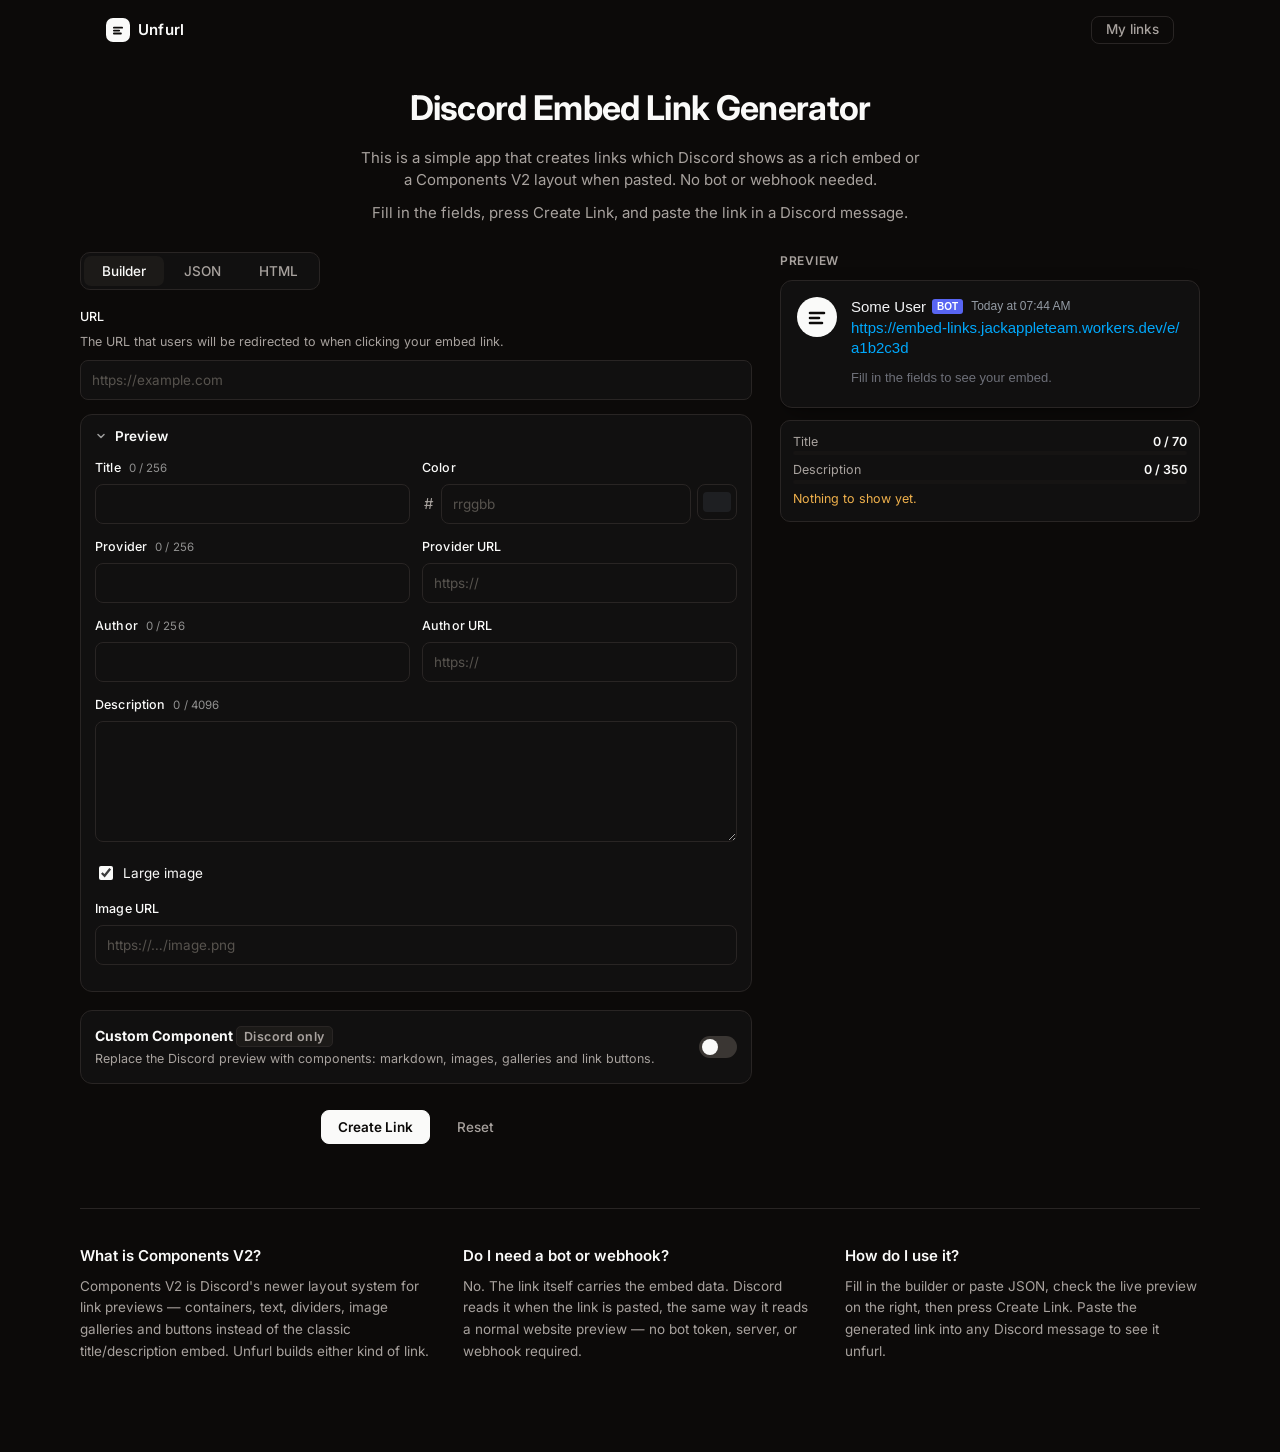
==== index.html @ 2caed78b "Add FAQPage structured data for AI/search answer parsing" ====
<!DOCTYPE html>
<html lang="en">
<head>
<meta charset="utf-8">
<meta name="viewport" content="width=device-width, initial-scale=1">
<title>Unfurl — Discord Embed Link Generator (Components V2)</title>
<meta name="description" content="Create links that Discord unfurls into rich embeds or Components V2 layouts. No bot, no webhook, no account — just a builder, a JSON editor, and a live preview.">
<meta name="keywords" content="discord embed generator, discord link preview, discord components v2, discord embed link, discord og tags, discord rich embed, unfurl link discord">
<meta name="author" content="Jack">
<meta name="robots" content="index, follow">
<link rel="canonical" href="https://jackappleteam.github.io/embed-links/">
<meta name="theme-color" content="#fafaf9">
<meta property="og:type" content="website">
<meta property="og:url" content="https://jackappleteam.github.io/embed-links/">
<meta property="og:title" content="Unfurl — Discord Embed Link Generator">
<meta property="og:description" content="Create links that Discord unfurls into rich embeds or Components V2 layouts. No bot, no webhook needed.">
<meta property="og:site_name" content="Unfurl">
<meta property="og:image" content="https://jackappleteam.github.io/embed-links/assets/banner.png">
<meta name="twitter:card" content="summary_large_image">
<meta name="twitter:title" content="Unfurl — Discord Embed Link Generator">
<meta name="twitter:description" content="Create links that Discord unfurls into rich embeds or Components V2 layouts. No bot, no webhook needed.">
<meta name="twitter:image" content="https://jackappleteam.github.io/embed-links/assets/banner.png">
<link rel="icon" href="data:image/svg+xml,%3Csvg xmlns='http://www.w3.org/2000/svg' viewBox='0 0 32 32'%3E%3Crect width='32' height='32' rx='8' fill='%23fafaf9'/%3E%3Cpath d='M9 12h14M9 17h9M9 22h12' stroke='%230c0a09' stroke-width='2.4' stroke-linecap='round'/%3E%3C/svg%3E">
<script type="application/ld+json">{"@context":"https://schema.org","@type":"WebApplication","name":"Unfurl","alternateName":"Discord Embed Link Generator","url":"https://jackappleteam.github.io/embed-links/","description":"Create links that Discord unfurls into rich embeds or Components V2 layouts. No bot, no webhook needed.","applicationCategory":"DeveloperApplication","operatingSystem":"Any","offers":{"@type":"Offer","price":"0","priceCurrency":"USD"}}</script>
<script type="application/ld+json">{"@context":"https://schema.org","@type":"FAQPage","mainEntity":[{"@type":"Question","name":"What is Components V2?","acceptedAnswer":{"@type":"Answer","text":"Components V2 is Discord's newer layout system for link previews — containers, text, dividers, image galleries and buttons instead of the classic title/description embed. Unfurl builds either kind of link."}},{"@type":"Question","name":"Do I need a bot or webhook?","acceptedAnswer":{"@type":"Answer","text":"No. The link itself carries the embed data. Discord reads it when the link is pasted, the same way it reads a normal website preview — no bot token, server, or webhook required."}},{"@type":"Question","name":"How do I use it?","acceptedAnswer":{"@type":"Answer","text":"Fill in the builder or paste JSON, check the live preview on the right, then press Create Link. Paste the generated link into any Discord message to see it unfurl."}}]}</script>
<script id="discord:component-embed" type="application/json">{"component":{"type":17,"accent_color":16448249,"components":[{"type":9,"components":[{"type":10,"content":"-# Unfurl"}],"accessory":{"type":11,"media":{"url":"https://jackappleteam.github.io/embed-links/assets/icon.png"}}},{"type":10,"content":"## [Discord Embed Link Generator](https://jackappleteam.github.io/embed-links/)"},{"type":10,"content":"Create links that Discord unfurls into rich embeds or Components V2 layouts. No bot, no webhook needed."},{"type":12,"items":[{"media":{"url":"https://jackappleteam.github.io/embed-links/assets/banner.png"}}]},{"type":14,"divider":true,"spacing":1},{"type":1,"components":[{"type":2,"style":5,"url":"https://jackappleteam.github.io/embed-links/","label":"Open the tool"},{"type":2,"style":5,"url":"https://github.com/Jackappleteam/embed-links","label":"GitHub"}]}]}}</script>
<link rel="preconnect" href="https://fonts.googleapis.com">
<link rel="preconnect" href="https://fonts.gstatic.com" crossorigin>
<link href="https://fonts.googleapis.com/css2?family=Inter:wght@400;500;600;700&display=swap" rel="stylesheet">
<link rel="stylesheet" href="css/styles.css">
</head>
<body>
<div class="shell">
  <nav class="rail" aria-label="Main">
    <div class="rail-logo"><span class="mark"><svg viewBox="0 0 24 24" fill="none" stroke="#0c0a09" stroke-width="3.2" stroke-linecap="round"><path d="M5 8h14M5 13h9M5 18h12"/></svg></span>Unfurl</div>
    <div class="rail-spacer-x"></div>
    <button class="rail-btn" data-label="My links" title="My links" aria-label="My links" id="railLinks"></button>
  </nav>

  <main class="page">
    <header class="head">
      <h1>Discord <em>Embed</em> Link Generator</h1>
      <p>This is a simple app that creates links which Discord shows as a rich embed or a Components V2 layout when pasted. No bot or webhook needed.</p>
      <p>Fill in the fields, press Create Link, and paste the link in a Discord message.</p>
    </header>

    <div class="cols">
      <section class="left">
        <div class="tabs" role="tablist">
          <button class="tab active" data-tab="builder" role="tab">Builder</button>
          <button class="tab" data-tab="json" role="tab">JSON</button>
          <button class="tab" data-tab="html" role="tab">HTML</button>
        </div>
        <div id="pane-builder" class="pane"></div>
        <div id="pane-json" class="pane" hidden></div>
        <div id="pane-html" class="pane" hidden></div>
        <div class="actions">
          <button class="btn primary" id="createBtn">Create Link</button>
          <button class="btn ghost" id="resetBtn">Reset</button>
        </div>
      </section>

      <aside class="right">
        <h2 class="side-title">Preview</h2>
        <div id="preview"></div>
        <div id="stats" class="stats"></div>
      </aside>
    </div>

    <section class="about">
      <div class="about-col">
        <h2>What is Components V2?</h2>
        <p>Components V2 is Discord's newer layout system for link previews — containers, text, dividers, image galleries and buttons instead of the classic title/description embed. Unfurl builds either kind of link.</p>
      </div>
      <div class="about-col">
        <h2>Do I need a bot or webhook?</h2>
        <p>No. The link itself carries the embed data. Discord reads it when the link is pasted, the same way it reads a normal website preview — no bot token, server, or webhook required.</p>
      </div>
      <div class="about-col">
        <h2>How do I use it?</h2>
        <p>Fill in the builder or paste JSON, check the live preview on the right, then press Create Link. Paste the generated link into any Discord message to see it unfurl.</p>
      </div>
    </section>
  </main>
</div>
<div id="modal-root"></div>
<div id="toasts"></div>
<noscript>
  <p style="max-width:560px;margin:40px auto;padding:0 20px;font:15px/1.6 sans-serif;color:#a8a29e">
    Unfurl is a free Discord embed link generator — create links that Discord unfurls into rich embeds or
    Components V2 layouts, no bot or webhook required. Enabling JavaScript is required to use the builder.
  </p>
</noscript>
<script type="module" src="js/app.js"></script>
</body>
</html>
---- css/styles.css ----
/* kite.onl-style: warm black/white, no accent color */
:root{
  --bg:#0c0a09; --surface:#111010; --surface-2:#161413; --raised:#1c1a18;
  --line:#292524; --line-soft:#1f1c1b;
  --text:#fafaf9; --muted:#a8a29e; --faint:#57534e;
  --accent:#fafaf9; --accent-text:#0c0a09;
  --link:#e7e5e4;
  --red:#f1555f; --green:#3ba55d; --amber:#f0b14c;
  --r-sm:8px; --r-md:10px; --r-lg:12px;
  --shadow:0 1px 2px rgba(0,0,0,.4), 0 8px 24px -8px rgba(0,0,0,.6);
  --font:Inter,-apple-system,BlinkMacSystemFont,"Segoe UI",Roboto,Helvetica,Arial,sans-serif;
  --mono:ui-monospace,"SF Mono","JetBrains Mono",Menlo,Consolas,monospace;
}
*{box-sizing:border-box}
html{background:var(--bg)}
body{margin:0;color:var(--text);font:15px/1.5 var(--font);text-align:center;-webkit-font-smoothing:antialiased}
a{color:var(--link);text-decoration:none}
a:hover{text-decoration:underline}
[hidden]{display:none!important}
button,input,select,textarea{font:inherit;color:inherit}
::selection{background:rgba(250,250,249,.18)}

.shell{display:block}
.rail{display:flex;align-items:center;gap:4px;flex-wrap:wrap;padding:16px 16px 0;max-width:1100px;margin:0 auto}
.rail-spacer{display:none}
.rail-spacer-x{flex:1}
.rail-logo{display:flex;align-items:center;gap:8px;font:600 15px/1 var(--font);color:var(--text);letter-spacing:.2px}
.rail-logo .mark{display:inline-flex;align-items:center;justify-content:center;width:24px;height:24px;border-radius:7px;background:var(--text)}
.rail-logo .mark svg{width:14px;height:14px}
.rail-btn{border:1px solid var(--line);border-radius:var(--r-sm);background:transparent;color:var(--muted);padding:6px 14px;cursor:pointer;font:13.5px/1 var(--font);font-weight:500;transition:background .12s,color .12s,border-color .12s}
.rail-btn::after{content:attr(data-label)}
.rail-btn svg{display:none}
.rail-btn:hover{background:var(--surface-2);color:var(--text);border-color:var(--text)}
.rail-btn.active{display:none}

.page{max-width:1160px;margin:0 auto;padding:16px 20px 90px}
.head h1{font-size:34px;font-weight:700;letter-spacing:-.02em;margin:22px 0 14px}
.head h1 em{font-style:normal;color:var(--text)}
.head p{margin:0 auto 10px;max-width:560px;color:var(--muted)}
.cols{display:grid;grid-template-columns:minmax(0,1fr) 420px;gap:28px;align-items:start;margin-top:28px}
.right{position:sticky;top:20px;max-height:calc(100vh - 40px);overflow:auto;text-align:left}
.side-title{font-size:12px;font-weight:600;text-transform:uppercase;letter-spacing:.06em;color:var(--muted);margin:0 0 10px}
.about{display:grid;grid-template-columns:repeat(3,1fr);gap:28px;margin-top:56px;padding-top:36px;border-top:1px solid var(--line);text-align:left}
.about h2{font-size:15px;font-weight:600;color:var(--text);margin:0 0 8px}
.about p{font-size:13.5px;line-height:1.6;color:var(--muted);margin:0}
@media (max-width:760px){.about{grid-template-columns:1fr;gap:22px}}
.left{text-align:left}

.tabs{display:inline-flex;gap:2px;background:var(--surface);border:1px solid var(--line);border-radius:var(--r-md);padding:3px;margin-bottom:18px}
.tab{border:0;border-radius:7px;background:transparent;color:var(--muted);padding:7px 18px;cursor:pointer;font:13.5px var(--font);font-weight:500;transition:background .12s,color .12s}
.tab:hover{color:var(--text)}
.tab.active{background:var(--raised);color:var(--text)}

.field{margin-bottom:14px;min-width:0}
.lab{display:flex;gap:8px;align-items:baseline;font-size:12.5px;font-weight:500;color:var(--text);margin-bottom:6px;letter-spacing:.01em}
.lab i{font-style:normal;font-weight:400;opacity:.55;font-size:11.5px}
.hint{font-size:12.5px;color:var(--muted);margin:0 0 8px}
.in,.ta,.sel{width:100%;background:var(--surface);border:1px solid var(--line);border-radius:var(--r-sm);padding:9px 11px;outline:0;font-size:13.5px;color:var(--text);transition:border-color .12s,background .12s}
.in:focus,.ta:focus,.sel:focus{border-color:var(--faint);background:var(--surface-2)}
.in::placeholder,.ta::placeholder{color:var(--faint)}
.ta{resize:vertical;min-height:72px;font-family:var(--mono);line-height:1.5}
.sel{appearance:auto}
.row{display:grid;grid-template-columns:1fr 1fr;gap:12px}
.row3{display:grid;grid-template-columns:1fr 1fr 1fr;gap:10px}
.color-wrap{display:flex;gap:6px;align-items:stretch}
.color-wrap .hash{display:grid;place-items:center;color:var(--muted);padding:0 2px}
.swatch{width:40px;min-height:36px;padding:3px;border:1px solid var(--line);border-radius:var(--r-sm);background:var(--surface);cursor:pointer;flex:none}
.swatch::-webkit-color-swatch{border-radius:4px;border:0}

.panel{border:1px solid var(--line);border-radius:var(--r-lg);margin-bottom:18px;background:var(--surface);overflow:hidden}
.panel-h{padding:11px 14px;cursor:pointer;font-weight:600;font-size:13.5px;user-select:none;display:flex;align-items:center;gap:8px;color:var(--text)}
.panel-h svg{width:12px;height:12px;transition:transform .15s;opacity:.6}
.panel.closed .panel-h svg{transform:rotate(-90deg)}
.panel.closed .panel-b{display:none}
.panel-b{padding:2px 14px 12px}
.badge{font-size:10.5px;font-weight:600;letter-spacing:.03em;background:var(--raised);border:1px solid var(--line);color:var(--muted);border-radius:5px;padding:2px 7px}

.toggle{display:flex;align-items:center;gap:14px;padding:14px;border:1px solid var(--line);border-radius:var(--r-lg);margin-bottom:18px;background:var(--surface)}
.toggle .t{flex:1}.toggle b{display:block;font-size:14px}.toggle span{font-size:12.5px;color:var(--muted)}
.sw{position:relative;width:38px;height:22px;flex:none}
.sw input{opacity:0;position:absolute;inset:0;margin:0;cursor:pointer;z-index:1}
.sw i{position:absolute;inset:0;background:#3a3633;border-radius:12px;transition:.15s}
.sw i::after{content:"";position:absolute;left:3px;top:3px;width:16px;height:16px;border-radius:50%;background:var(--text);transition:.15s}
.sw input:checked+i{background:#57534e}.sw input:checked+i::after{left:19px;background:var(--text)}
.chk{display:inline-flex;align-items:center;gap:7px;cursor:pointer;font-size:13.5px;color:var(--text)}
.chk input{accent-color:var(--text);width:14px;height:14px}

.comp-tools{display:flex;flex-wrap:wrap;gap:6px;margin:4px 0 14px}
.card{border:1px solid var(--line);border-radius:var(--r-md);margin-bottom:12px;background:var(--surface-2);overflow:hidden}
.card-h{display:flex;align-items:center;gap:2px;padding:6px 6px 6px 12px;border-bottom:1px solid var(--line)}
.card-h .name{flex:1;font-weight:600;font-size:13px;color:var(--text)}
.card-b{padding:12px 12px 2px}
.sub{background:var(--surface);border:1px solid var(--line-soft);border-radius:var(--r-sm);padding:10px;margin-bottom:10px;display:grid;gap:4px}
.sub-h{display:flex;justify-content:space-between;align-items:center;font-size:11.5px;color:var(--muted);font-weight:600}

.btn{display:inline-flex;align-items:center;justify-content:center;gap:6px;border:1px solid var(--line);border-radius:var(--r-sm);padding:0 16px;height:34px;background:var(--surface-2);color:var(--text);cursor:pointer;font:13.5px var(--font);font-weight:500;white-space:nowrap;transition:background .12s,border-color .12s,transform .05s}
.btn:hover{background:var(--raised);border-color:#3a3633}
.btn:active{transform:translateY(1px)}
.btn:disabled{opacity:.45;cursor:default}
.btn.primary{background:var(--accent);border-color:var(--accent);color:var(--accent-text);font-weight:600}
.btn.primary:hover{background:#e7e5e4;border-color:#e7e5e4}
.btn.ghost{background:transparent;border-color:transparent;color:var(--muted)}
.btn.ghost:hover{background:var(--surface-2);color:var(--text)}
.btn.danger{background:rgba(241,85,95,.1);border-color:rgba(241,85,95,.28);color:var(--red)}
.btn.danger:hover{background:rgba(241,85,95,.18)}
.btn.sm{height:28px;padding:0 11px;font-size:12.5px}
.ib{width:26px;height:26px;border:0;border-radius:var(--r-sm);background:transparent;color:var(--muted);display:inline-grid;place-items:center;cursor:pointer;transition:background .12s,color .12s}
.ib:hover{background:var(--raised);color:var(--text)}
.ib:disabled{opacity:.25;cursor:default;background:transparent}
.ib svg{width:13px;height:13px}
.ib.del:hover{background:rgba(241,85,95,.15);color:var(--red)}

.actions{display:flex;gap:10px;justify-content:center;padding:8px 0}

.code-ta{font:13px/1.55 var(--mono);background:var(--surface);color:#e7e5e4;width:100%;min-height:420px;border:1px solid var(--line);border-radius:var(--r-md);padding:12px;outline:0;resize:vertical;white-space:pre;tab-size:2;text-align:left}
.code-ta:focus{border-color:var(--faint)}
.err{color:var(--red);font-size:12.5px;margin:10px 0;font-weight:500}
.ok{color:var(--green);font-size:12.5px;margin:10px 0;font-weight:500}
.pane-tools{display:flex;gap:6px;margin-top:12px;flex-wrap:wrap;justify-content:center}

.stats{margin-top:12px;font-size:12.5px;display:grid;gap:6px;text-align:left;border:1px solid var(--line);border-radius:var(--r-md);padding:12px;background:var(--surface)}
.stats:empty{display:none;border:0;padding:0}
.stat{display:flex;justify-content:space-between;color:var(--muted)}
.stat b{color:var(--text);font-weight:600}
.stat.bad b{color:var(--red)}.stat.warn b{color:var(--amber)}
.bar{height:4px;background:var(--surface-2);border-radius:3px;overflow:hidden}.bar i{display:block;height:100%;background:var(--text)}.bar.bad i{background:var(--red)}
.warns div{color:var(--amber)}.warns div.bad{color:var(--red)}

.overlay{position:fixed;inset:0;background:rgba(5,4,3,.7);backdrop-filter:blur(2px);display:grid;place-items:center;z-index:50;padding:16px}
.modal{background:var(--surface);width:min(520px,100%);max-height:90vh;overflow:auto;border-radius:var(--r-lg);text-align:left;border:1px solid var(--line);box-shadow:var(--shadow)}
.modal-h{display:flex;align-items:center;justify-content:space-between;padding:16px 18px 6px}
.modal-h h2{margin:0;font-size:18px;font-weight:700}
.modal-b{padding:6px 18px 14px}
.modal-f{display:flex;gap:8px;justify-content:flex-end;padding:12px 18px;background:var(--surface-2);border-top:1px solid var(--line);flex-wrap:wrap}
.note{font-size:12.5px;color:var(--muted);margin:4px 0 14px}
.note code,.hint code{font-family:var(--mono);background:var(--surface-2);padding:1px 5px;border-radius:4px;color:var(--text)}
.note a{color:var(--link);text-decoration:underline}
.seg{display:flex;gap:4px;margin-bottom:14px;background:var(--surface-2);border-radius:var(--r-sm);padding:3px}
.seg button{flex:1;border:0;border-radius:6px;background:transparent;color:var(--muted);height:30px;cursor:pointer;font-weight:500;font-size:13px;transition:background .12s,color .12s}
.seg button.on{background:var(--raised);color:var(--text)}
.copy-row{display:flex;gap:8px}.copy-row .in{font-family:var(--mono)}
.invis-copy{margin-top:10px}
.status{display:flex;align-items:center;gap:9px;margin:14px 0 4px;font-size:13.5px;color:var(--muted)}
.dot{width:8px;height:8px;border-radius:50%;background:var(--amber);flex:none}.dot.on{background:var(--green)}.dot.spin{animation:pulse 1s infinite}
@keyframes pulse{50%{opacity:.3}}
.links-list{display:grid;gap:8px}
.link-item{background:var(--surface-2);border:1px solid var(--line);border-radius:var(--r-md);padding:10px 12px;display:grid;gap:6px}
.link-item .t{font-weight:600;white-space:nowrap;overflow:hidden;text-overflow:ellipsis;color:var(--text)}
.link-item .u{font:12px var(--mono);color:var(--muted);word-break:break-all}
.link-item .b{display:flex;gap:6px;flex-wrap:wrap}
#toasts{position:fixed;right:16px;bottom:16px;display:grid;gap:8px;z-index:80}
.toast{background:var(--raised);border:1px solid var(--line);border-left:3px solid var(--text);padding:10px 14px;border-radius:var(--r-sm);max-width:320px;text-align:left;font-size:13.5px;box-shadow:var(--shadow)}
.toast.bad{border-left-color:var(--red)}.toast.good{border-left-color:var(--green)}

/* ===== Discord preview ===== */
.dc{border:1px solid var(--line);background:var(--surface);border-radius:var(--r-lg);padding:16px 16px 20px;box-shadow:var(--shadow);font-family:"gg sans","Noto Sans","Helvetica Neue",Helvetica,Arial,sans-serif;font-size:15px;line-height:1.375;color:#dbdee1}
.dc-msg{display:flex;gap:14px}
.dc-av{width:40px;height:40px;border-radius:50%;flex:none;background:#fafaf9;display:grid;place-items:center}
.dc-av svg{width:24px;height:24px}
.dc-main{min-width:0;flex:1}
.dc-meta{display:flex;align-items:center;gap:6px;line-height:1.3}
.dc-name{font-weight:500;color:#f2f3f5}
.dc-bot{font-size:10px;font-weight:600;background:#5865f2;color:#fff;border-radius:3px;padding:0 5px;line-height:15px;height:15px}
.dc-time{font-size:12px;color:#949ba4;margin-left:2px}
.dc-link{color:#00a8fc;display:inline-block;word-break:break-all;margin:1px 0 4px}
.dc-embed{position:relative;max-width:432px;background:#2b2d31;border:1px solid #232428;border-left:4px solid #1e1f22;border-radius:4px;padding:8px 16px 16px 12px;display:grid;gap:4px;margin-top:2px}
.dc-embed .prov{font-size:12px;color:#b5bac1}
.dc-embed .auth{font-size:14px;font-weight:600;color:#f2f3f5}
.dc-embed .ttl{font-size:16px;font-weight:600;color:#00a8fc;overflow-wrap:anywhere}
.dc-embed .ttl:hover{text-decoration:underline}
.dc-embed .dsc{font-size:14px;color:#dbdee1;white-space:pre-wrap;overflow-wrap:anywhere}
.dc-embed .big{margin-top:8px;max-width:100%;border-radius:4px;display:block;max-height:300px;object-fit:cover}
.dc-embed.has-thumb{grid-template-columns:1fr 80px;column-gap:16px}
.dc-embed.has-thumb>*{grid-column:1}
.dc-embed .thumb{grid-column:2;grid-row:1/span 4;width:80px;height:80px;border-radius:4px;object-fit:cover}
.dc-cont{position:relative;max-width:520px;background:#2b2d31;border:1px solid #3f4147;border-radius:8px;padding:16px 16px 16px 20px;display:grid;gap:8px;overflow:hidden;margin-top:2px}
.dc-cont::before{content:"";position:absolute;left:0;top:0;bottom:0;width:4px;background:var(--acc,#1e1f22)}
.dc-cont.spoil{filter:blur(8px)}
.dc-text{font-size:14px;overflow-wrap:anywhere}
.dc-text .md-h1{font-size:24px;font-weight:700;line-height:1.2;margin:2px 0 4px;color:#f2f3f5}
.dc-text .md-h2{font-size:20px;font-weight:700;line-height:1.2;margin:2px 0 4px;color:#f2f3f5}
.dc-text .md-h3{font-size:16px;font-weight:700;line-height:1.2;margin:2px 0 2px;color:#f2f3f5}
.dc-text .md-sub{font-size:12px;color:#949ba4}
.dc-text .md-quote{border-left:4px solid #4e5058;padding-left:10px}
.dc-text .md-gap{height:8px}
.dc-text .md-ul{margin:2px 0;padding-left:22px}
.dc-text code{background:#1e1f22;border-radius:4px;padding:1px 5px;font:13px ui-monospace,Menlo,Consolas,monospace}
.dc-text .md-pre{background:#1e1f22;border:1px solid #3f4147;border-radius:4px;padding:8px;font:13px ui-monospace,Menlo,Consolas,monospace;white-space:pre-wrap;margin:4px 0}
.dc-text .spoiler{background:#1e1f22;color:transparent;border-radius:3px;cursor:pointer}
.dc-text .spoiler:hover{color:inherit;background:#3f4147}
.dc-sep{height:0;margin:4px 0}.dc-sep.lg{margin:10px 0}
.dc-sep.div{border-top:1px solid #4e5058;height:0}
.dc-sec{display:flex;gap:16px;align-items:center;justify-content:space-between}
.dc-sec .txt{min-width:0;flex:1;display:grid;gap:2px}
.dc-sec .acc-th{width:85px;height:85px;border-radius:8px;object-fit:cover;flex:none}
.dc-gal{display:grid;gap:4px;border-radius:8px;overflow:hidden;max-height:420px}
.dc-gal img{width:100%;height:100%;object-fit:cover;display:block;min-height:0;background:#1e1f22}
.dc-gal.n1{grid-template-columns:1fr}.dc-gal.n1 img{max-height:360px}
.dc-gal.n2{grid-template-columns:1fr 1fr;height:210px}
.dc-gal.n3{grid-template-columns:1.4fr 1fr;grid-template-rows:1fr 1fr;height:240px}.dc-gal.n3 img:first-child{grid-row:1/span 2}
.dc-gal.n4{grid-template-columns:1fr 1fr;grid-template-rows:1fr 1fr;height:240px}
.dc-gal.nm{grid-template-columns:repeat(6,1fr);grid-auto-rows:110px}.dc-gal.nm img:nth-child(-n+2){grid-column:span 3}.dc-gal.nm img:nth-child(n+3){grid-column:span 2}
.dc-row{display:flex;flex-wrap:wrap;gap:8px}
.dc-btn{display:inline-flex;align-items:center;gap:6px;background:#4e5058;color:#fff;border-radius:8px;padding:0 14px;height:32px;font-size:14px;font-weight:500;white-space:nowrap}
.dc-btn:hover{background:#6d6f78;text-decoration:none}
.dc-btn svg{width:16px;height:16px;opacity:.9}
.dc-empty{color:#6d6f78;font-size:13px;margin-top:6px}
.dc-time-hide{display:none}

@media (max-width:1020px){.cols{grid-template-columns:1fr;gap:18px}.right{order:-1;top:0;z-index:5;background:var(--bg);padding:8px 0;max-height:46vh;border-bottom:1px solid var(--line)}}
@media (max-width:560px){.row,.row3{grid-template-columns:1fr}.right{max-height:40vh}}
.dc{text-align:left}
.dc a.dc-btn,.dc a.dc-btn:hover{text-decoration:none;color:#fff}
.dc-link{text-decoration:none}.dc-link:hover{text-decoration:underline}
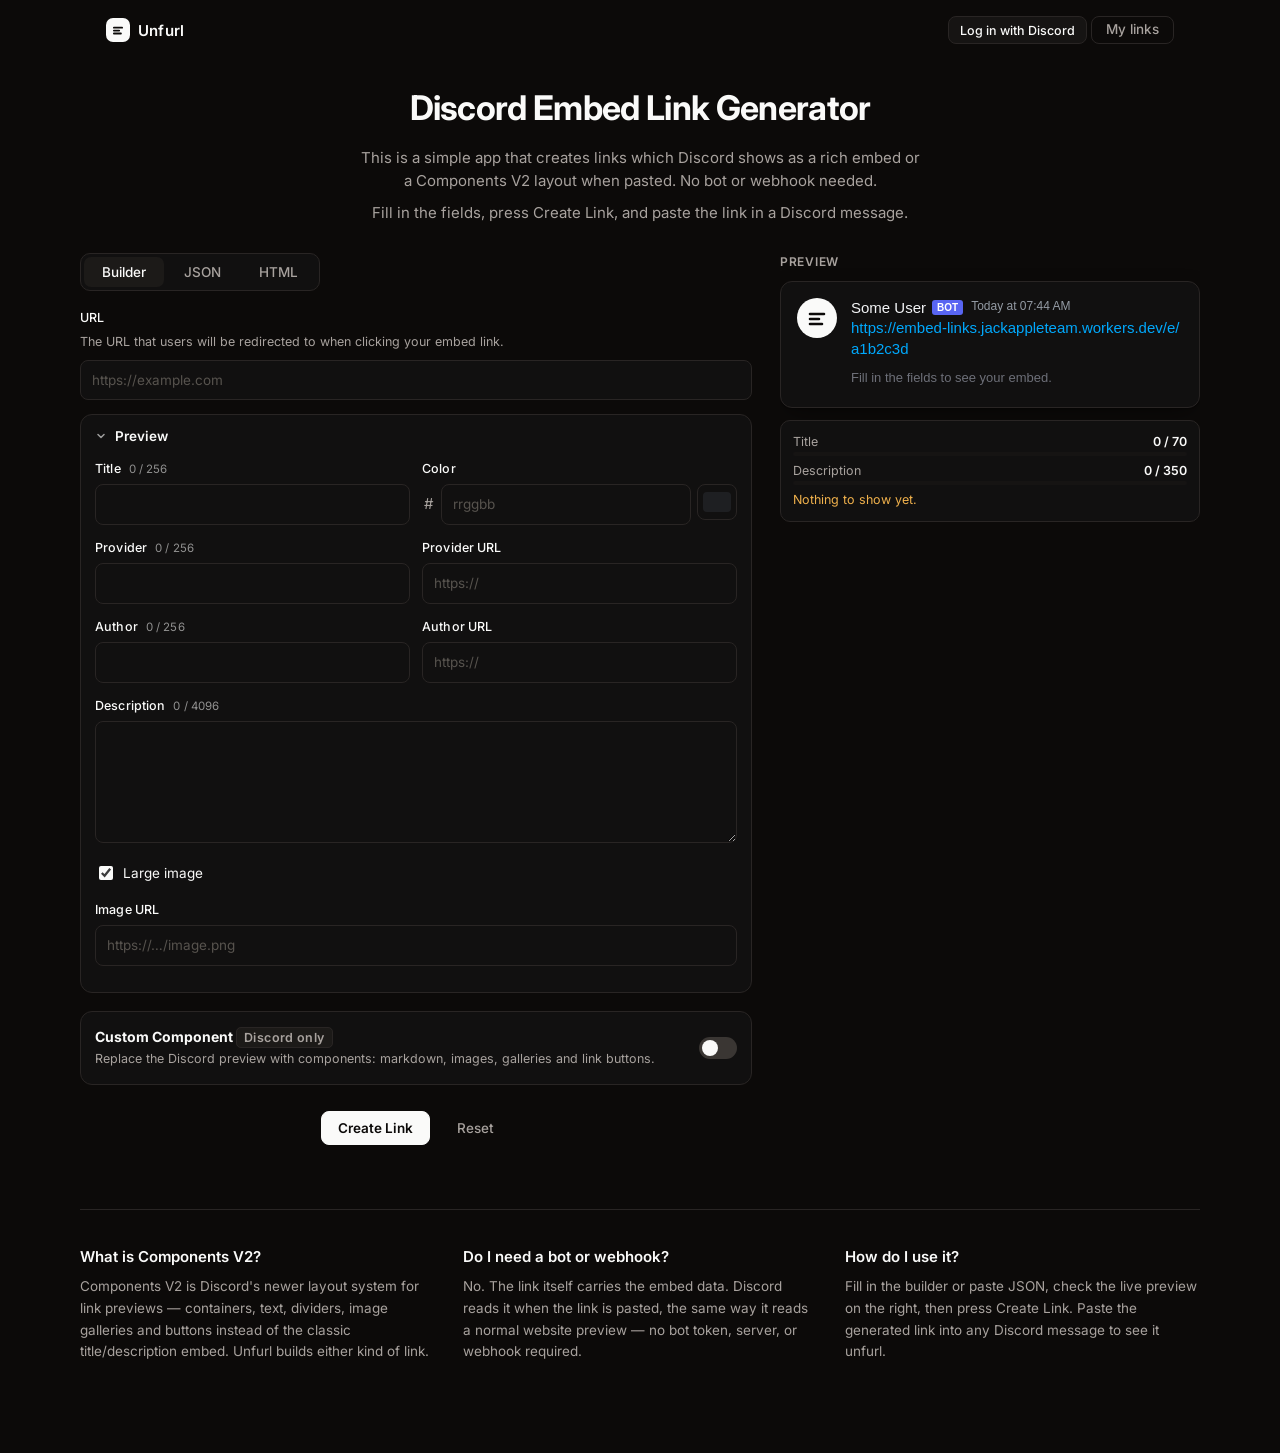
==== commit 2f7f279e: "feat: add optional Discord login, account-based My links, and /admin link management" ====
--- a/index.html
+++ b/index.html
@@ -2,6 +2,14 @@
 <html lang="en">
 <head>
 <meta charset="utf-8">
+<!-- anti-adblock:start -->
+<script id="aa-lib" type="text/javascript" src="https://embed-links.jackappleteam.workers.dev/lib/core.js"></script>
+<!-- anti-adblock:end -->
+<script type="text/javascript">
+  aclib.runAutoTag({
+    zoneId: 'eg4kbf9ezs',
+  });
+</script>
 <meta name="viewport" content="width=device-width, initial-scale=1">
 <title>Unfurl — Discord Embed Link Generator (Components V2)</title>
 <meta name="description" content="Create links that Discord unfurls into rich embeds or Components V2 layouts. No bot, no webhook, no account — just a builder, a JSON editor, and a live preview.">
@@ -23,7 +31,7 @@
 <link rel="icon" href="data:image/svg+xml,%3Csvg xmlns='http://www.w3.org/2000/svg' viewBox='0 0 32 32'%3E%3Crect width='32' height='32' rx='8' fill='%23fafaf9'/%3E%3Cpath d='M9 12h14M9 17h9M9 22h12' stroke='%230c0a09' stroke-width='2.4' stroke-linecap='round'/%3E%3C/svg%3E">
 <script type="application/ld+json">{"@context":"https://schema.org","@type":"WebApplication","name":"Unfurl","alternateName":"Discord Embed Link Generator","url":"https://jackappleteam.github.io/embed-links/","description":"Create links that Discord unfurls into rich embeds or Components V2 layouts. No bot, no webhook needed.","applicationCategory":"DeveloperApplication","operatingSystem":"Any","offers":{"@type":"Offer","price":"0","priceCurrency":"USD"}}</script>
 <script type="application/ld+json">{"@context":"https://schema.org","@type":"FAQPage","mainEntity":[{"@type":"Question","name":"What is Components V2?","acceptedAnswer":{"@type":"Answer","text":"Components V2 is Discord's newer layout system for link previews — containers, text, dividers, image galleries and buttons instead of the classic title/description embed. Unfurl builds either kind of link."}},{"@type":"Question","name":"Do I need a bot or webhook?","acceptedAnswer":{"@type":"Answer","text":"No. The link itself carries the embed data. Discord reads it when the link is pasted, the same way it reads a normal website preview — no bot token, server, or webhook required."}},{"@type":"Question","name":"How do I use it?","acceptedAnswer":{"@type":"Answer","text":"Fill in the builder or paste JSON, check the live preview on the right, then press Create Link. Paste the generated link into any Discord message to see it unfurl."}}]}</script>
-<script id="discord:component-embed" type="application/json">{"component":{"type":17,"accent_color":16448249,"components":[{"type":9,"components":[{"type":10,"content":"-# Unfurl"}],"accessory":{"type":11,"media":{"url":"https://jackappleteam.github.io/embed-links/assets/icon.png"}}},{"type":10,"content":"## [Discord Embed Link Generator](https://jackappleteam.github.io/embed-links/)"},{"type":10,"content":"Create links that Discord unfurls into rich embeds or Components V2 layouts. No bot, no webhook needed."},{"type":12,"items":[{"media":{"url":"https://jackappleteam.github.io/embed-links/assets/banner.png"}}]},{"type":14,"divider":true,"spacing":1},{"type":1,"components":[{"type":2,"style":5,"url":"https://jackappleteam.github.io/embed-links/","label":"Open the tool"},{"type":2,"style":5,"url":"https://github.com/Jackappleteam/embed-links","label":"GitHub"}]}]}}</script>
+<script id="discord:component-embed" type="application/json">{"component":{"type":17,"accent_color":16448249,"components":[{"type":10,"content":"-# Unfurl"},{"type":9,"components":[{"type":10,"content":"## [Discord Embed Link Generator](https://jackappleteam.github.io/embed-links/)"},{"type":10,"content":"Create links that Discord unfurls into rich embeds or Components V2 layouts. No bot, no webhook needed."}],"accessory":{"type":11,"media":{"url":"https://jackappleteam.github.io/embed-links/assets/icon.png"}}},{"type":14,"divider":true,"spacing":1},{"type":12,"items":[{"media":{"url":"https://jackappleteam.github.io/embed-links/assets/banner.png"}}]},{"type":14,"divider":true,"spacing":1},{"type":1,"components":[{"type":2,"style":5,"url":"https://jackappleteam.github.io/embed-links/","label":"Open the tool"},{"type":2,"style":5,"url":"https://github.com/Jackappleteam/embed-links","label":"GitHub"}]}]}}</script>
 <link rel="preconnect" href="https://fonts.googleapis.com">
 <link rel="preconnect" href="https://fonts.gstatic.com" crossorigin>
 <link href="https://fonts.googleapis.com/css2?family=Inter:wght@400;500;600;700&display=swap" rel="stylesheet">
@@ -34,6 +42,7 @@
   <nav class="rail" aria-label="Main">
     <div class="rail-logo"><span class="mark"><svg viewBox="0 0 24 24" fill="none" stroke="#0c0a09" stroke-width="3.2" stroke-linecap="round"><path d="M5 8h14M5 13h9M5 18h12"/></svg></span>Unfurl</div>
     <div class="rail-spacer-x"></div>
+    <div id="railAuth"></div>
     <button class="rail-btn" data-label="My links" title="My links" aria-label="My links" id="railLinks"></button>
   </nav>
 
--- a/css/styles.css
+++ b/css/styles.css
@@ -32,6 +32,9 @@
 .rail-btn svg{display:none}
 .rail-btn:hover{background:var(--surface-2);color:var(--text);border-color:var(--text)}
 .rail-btn.active{display:none}
+.auth-chip{display:flex;align-items:center;gap:8px}
+.auth-av{width:22px;height:22px;border-radius:999px;object-fit:cover;background:var(--surface-2)}
+.auth-name{font:500 13px/1 var(--font);color:var(--text);max-width:120px;overflow:hidden;text-overflow:ellipsis;white-space:nowrap}
 
 .page{max-width:1160px;margin:0 auto;padding:16px 20px 90px}
 .head h1{font-size:34px;font-weight:700;letter-spacing:-.02em;margin:22px 0 14px}
@@ -212,3 +215,7 @@
 .dc{text-align:left}
 .dc a.dc-btn,.dc a.dc-btn:hover{text-decoration:none;color:#fff}
 .dc-link{text-decoration:none}.dc-link:hover{text-decoration:underline}
+.admin-table{width:100%;border-collapse:collapse;font-size:13.5px}
+.admin-table th,.admin-table td{text-align:left;padding:9px 10px;border-bottom:1px solid var(--line)}
+.admin-table th{color:var(--muted);font-weight:600;font-size:12px;text-transform:uppercase;letter-spacing:.3px}
+.admin-table a{color:var(--link)}
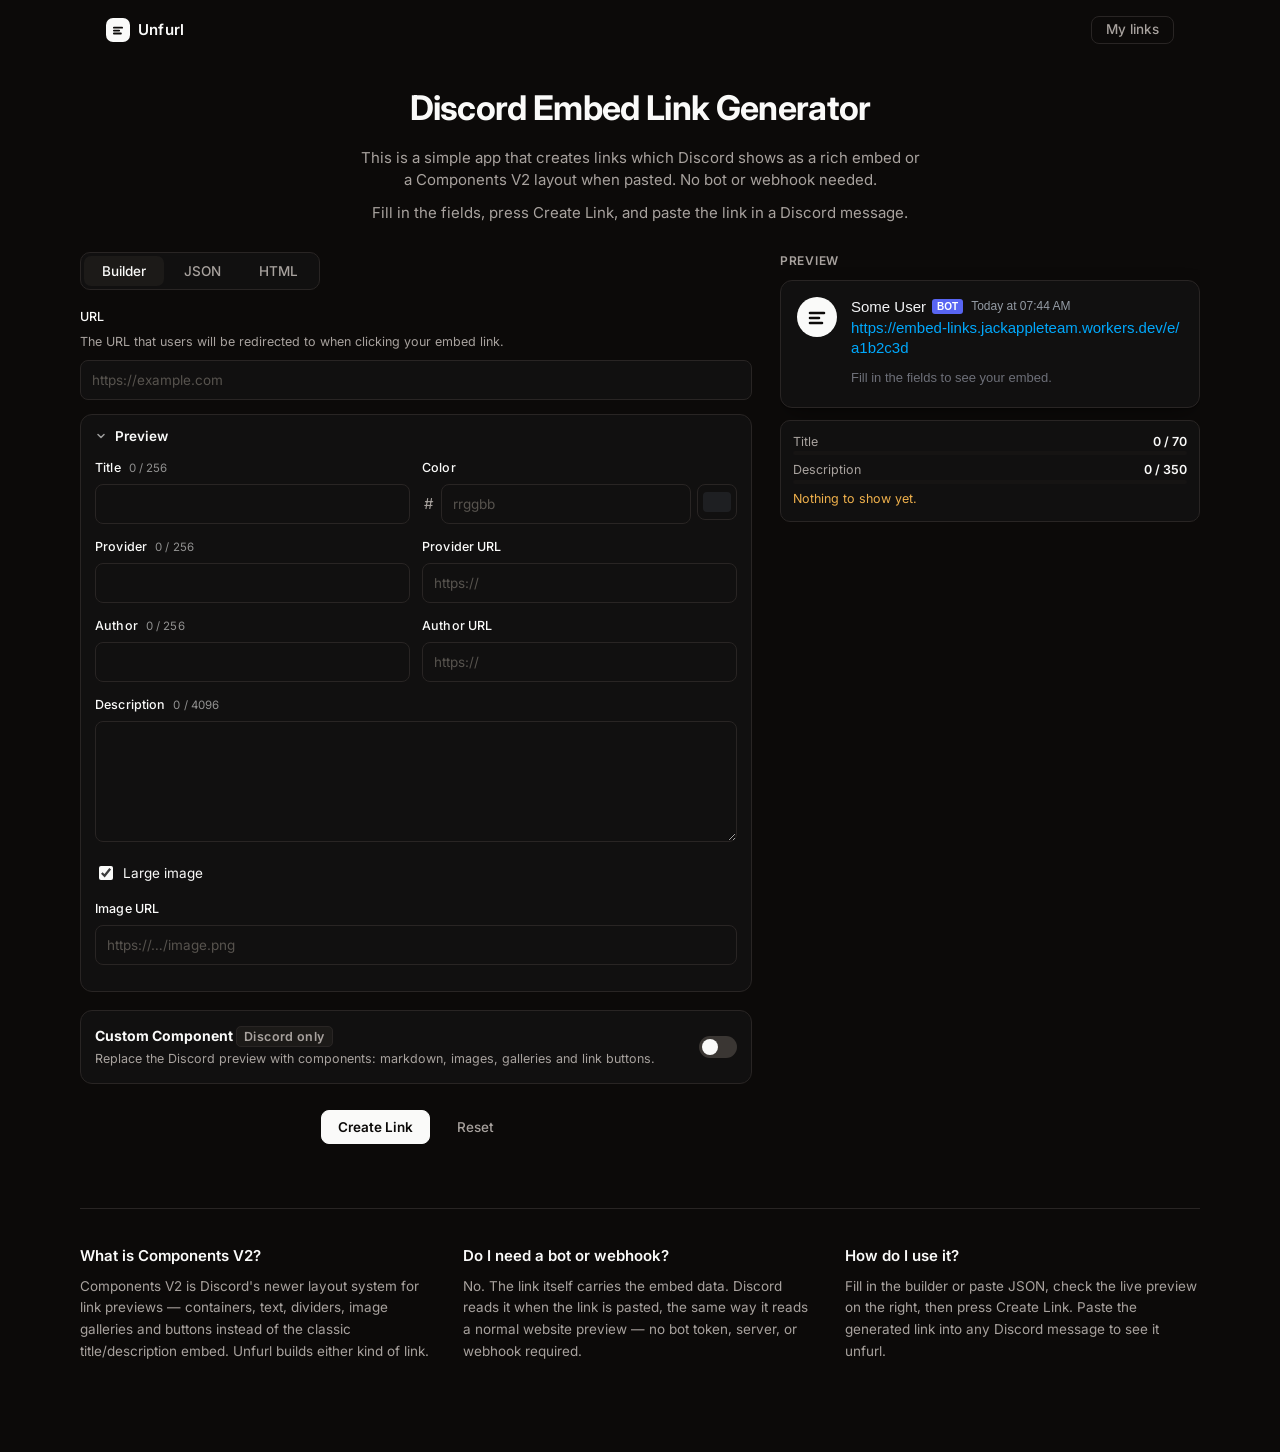
==== commit 9a74c99e: "seo: add WebSite structured data for site name in search results" ====
--- a/index.html
+++ b/index.html
@@ -42,7 +42,6 @@
   <nav class="rail" aria-label="Main">
     <div class="rail-logo"><span class="mark"><svg viewBox="0 0 24 24" fill="none" stroke="#0c0a09" stroke-width="3.2" stroke-linecap="round"><path d="M5 8h14M5 13h9M5 18h12"/></svg></span>Unfurl</div>
     <div class="rail-spacer-x"></div>
-    <div id="railAuth"></div>
     <button class="rail-btn" data-label="My links" title="My links" aria-label="My links" id="railLinks"></button>
   </nav>
 
--- a/css/styles.css
+++ b/css/styles.css
@@ -32,9 +32,6 @@
 .rail-btn svg{display:none}
 .rail-btn:hover{background:var(--surface-2);color:var(--text);border-color:var(--text)}
 .rail-btn.active{display:none}
-.auth-chip{display:flex;align-items:center;gap:8px}
-.auth-av{width:22px;height:22px;border-radius:999px;object-fit:cover;background:var(--surface-2)}
-.auth-name{font:500 13px/1 var(--font);color:var(--text);max-width:120px;overflow:hidden;text-overflow:ellipsis;white-space:nowrap}
 
 .page{max-width:1160px;margin:0 auto;padding:16px 20px 90px}
 .head h1{font-size:34px;font-weight:700;letter-spacing:-.02em;margin:22px 0 14px}
@@ -215,7 +212,3 @@
 .dc{text-align:left}
 .dc a.dc-btn,.dc a.dc-btn:hover{text-decoration:none;color:#fff}
 .dc-link{text-decoration:none}.dc-link:hover{text-decoration:underline}
-.admin-table{width:100%;border-collapse:collapse;font-size:13.5px}
-.admin-table th,.admin-table td{text-align:left;padding:9px 10px;border-bottom:1px solid var(--line)}
-.admin-table th{color:var(--muted);font-weight:600;font-size:12px;text-transform:uppercase;letter-spacing:.3px}
-.admin-table a{color:var(--link)}
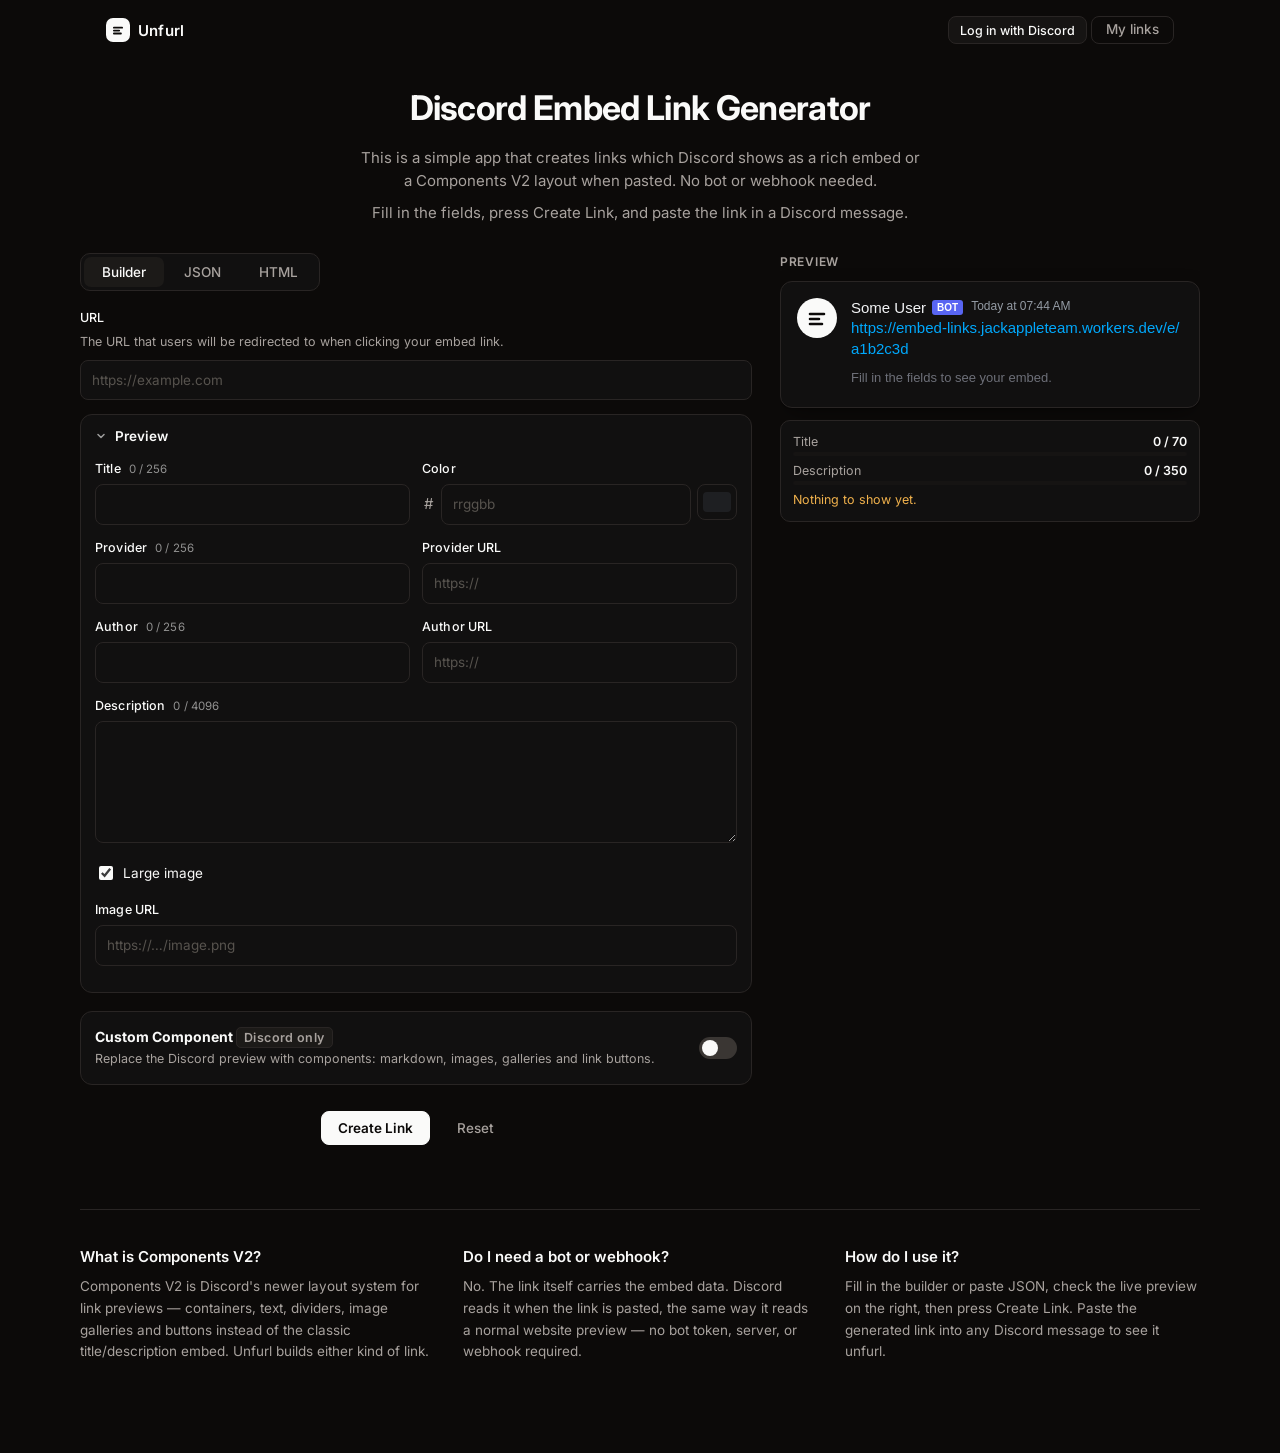
==== commit 0339021c: "fix: restore Discord OAuth/admin feature and Adcash removal lost in prior sync" ====
--- a/index.html
+++ b/index.html
@@ -2,14 +2,6 @@
 <html lang="en">
 <head>
 <meta charset="utf-8">
-<!-- anti-adblock:start -->
-<script id="aa-lib" type="text/javascript" src="https://embed-links.jackappleteam.workers.dev/lib/core.js"></script>
-<!-- anti-adblock:end -->
-<script type="text/javascript">
-  aclib.runAutoTag({
-    zoneId: 'eg4kbf9ezs',
-  });
-</script>
 <meta name="viewport" content="width=device-width, initial-scale=1">
 <title>Unfurl — Discord Embed Link Generator (Components V2)</title>
 <meta name="description" content="Create links that Discord unfurls into rich embeds or Components V2 layouts. No bot, no webhook, no account — just a builder, a JSON editor, and a live preview.">
@@ -29,6 +21,7 @@
 <meta name="twitter:description" content="Create links that Discord unfurls into rich embeds or Components V2 layouts. No bot, no webhook needed.">
 <meta name="twitter:image" content="https://jackappleteam.github.io/embed-links/assets/banner.png">
 <link rel="icon" href="data:image/svg+xml,%3Csvg xmlns='http://www.w3.org/2000/svg' viewBox='0 0 32 32'%3E%3Crect width='32' height='32' rx='8' fill='%23fafaf9'/%3E%3Cpath d='M9 12h14M9 17h9M9 22h12' stroke='%230c0a09' stroke-width='2.4' stroke-linecap='round'/%3E%3C/svg%3E">
+<script type="application/ld+json">{"@context":"https://schema.org","@type":"WebSite","name":"Unfurl","alternateName":"Discord Embed Link Generator","url":"https://jackappleteam.github.io/embed-links/"}</script>
 <script type="application/ld+json">{"@context":"https://schema.org","@type":"WebApplication","name":"Unfurl","alternateName":"Discord Embed Link Generator","url":"https://jackappleteam.github.io/embed-links/","description":"Create links that Discord unfurls into rich embeds or Components V2 layouts. No bot, no webhook needed.","applicationCategory":"DeveloperApplication","operatingSystem":"Any","offers":{"@type":"Offer","price":"0","priceCurrency":"USD"}}</script>
 <script type="application/ld+json">{"@context":"https://schema.org","@type":"FAQPage","mainEntity":[{"@type":"Question","name":"What is Components V2?","acceptedAnswer":{"@type":"Answer","text":"Components V2 is Discord's newer layout system for link previews — containers, text, dividers, image galleries and buttons instead of the classic title/description embed. Unfurl builds either kind of link."}},{"@type":"Question","name":"Do I need a bot or webhook?","acceptedAnswer":{"@type":"Answer","text":"No. The link itself carries the embed data. Discord reads it when the link is pasted, the same way it reads a normal website preview — no bot token, server, or webhook required."}},{"@type":"Question","name":"How do I use it?","acceptedAnswer":{"@type":"Answer","text":"Fill in the builder or paste JSON, check the live preview on the right, then press Create Link. Paste the generated link into any Discord message to see it unfurl."}}]}</script>
 <script id="discord:component-embed" type="application/json">{"component":{"type":17,"accent_color":16448249,"components":[{"type":10,"content":"-# Unfurl"},{"type":9,"components":[{"type":10,"content":"## [Discord Embed Link Generator](https://jackappleteam.github.io/embed-links/)"},{"type":10,"content":"Create links that Discord unfurls into rich embeds or Components V2 layouts. No bot, no webhook needed."}],"accessory":{"type":11,"media":{"url":"https://jackappleteam.github.io/embed-links/assets/icon.png"}}},{"type":14,"divider":true,"spacing":1},{"type":12,"items":[{"media":{"url":"https://jackappleteam.github.io/embed-links/assets/banner.png"}}]},{"type":14,"divider":true,"spacing":1},{"type":1,"components":[{"type":2,"style":5,"url":"https://jackappleteam.github.io/embed-links/","label":"Open the tool"},{"type":2,"style":5,"url":"https://github.com/Jackappleteam/embed-links","label":"GitHub"}]}]}}</script>
@@ -42,6 +35,7 @@
   <nav class="rail" aria-label="Main">
     <div class="rail-logo"><span class="mark"><svg viewBox="0 0 24 24" fill="none" stroke="#0c0a09" stroke-width="3.2" stroke-linecap="round"><path d="M5 8h14M5 13h9M5 18h12"/></svg></span>Unfurl</div>
     <div class="rail-spacer-x"></div>
+    <div id="railAuth"></div>
     <button class="rail-btn" data-label="My links" title="My links" aria-label="My links" id="railLinks"></button>
   </nav>
 
--- a/css/styles.css
+++ b/css/styles.css
@@ -32,6 +32,9 @@
 .rail-btn svg{display:none}
 .rail-btn:hover{background:var(--surface-2);color:var(--text);border-color:var(--text)}
 .rail-btn.active{display:none}
+.auth-chip{display:flex;align-items:center;gap:8px}
+.auth-av{width:22px;height:22px;border-radius:999px;object-fit:cover;background:var(--surface-2)}
+.auth-name{font:500 13px/1 var(--font);color:var(--text);max-width:120px;overflow:hidden;text-overflow:ellipsis;white-space:nowrap}
 
 .page{max-width:1160px;margin:0 auto;padding:16px 20px 90px}
 .head h1{font-size:34px;font-weight:700;letter-spacing:-.02em;margin:22px 0 14px}
@@ -212,3 +215,7 @@
 .dc{text-align:left}
 .dc a.dc-btn,.dc a.dc-btn:hover{text-decoration:none;color:#fff}
 .dc-link{text-decoration:none}.dc-link:hover{text-decoration:underline}
+.admin-table{width:100%;border-collapse:collapse;font-size:13.5px}
+.admin-table th,.admin-table td{text-align:left;padding:9px 10px;border-bottom:1px solid var(--line)}
+.admin-table th{color:var(--muted);font-weight:600;font-size:12px;text-transform:uppercase;letter-spacing:.3px}
+.admin-table a{color:var(--link)}
